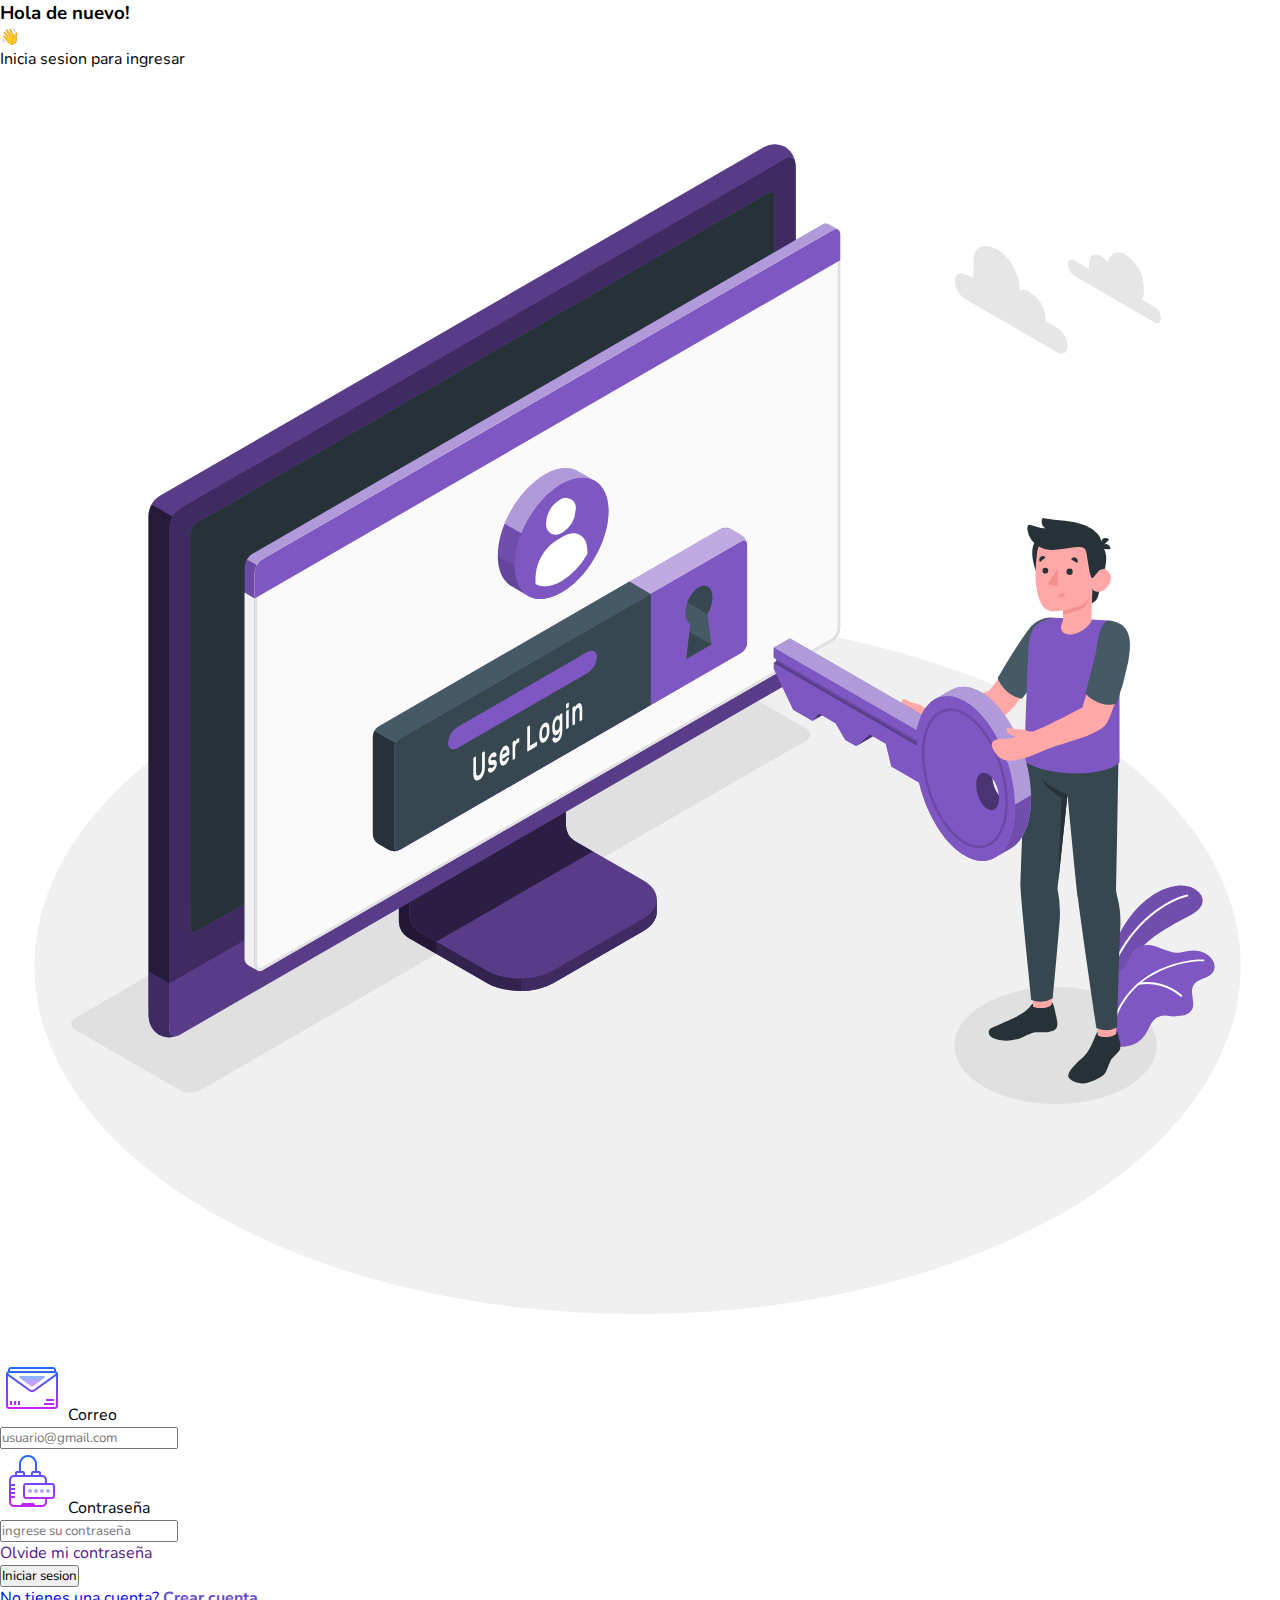
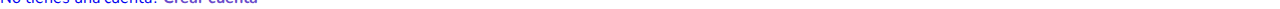
==== src/components/login/index.html @ 52043d72 "add login" ====
<!DOCTYPE html>
<html lang="es">
<head>
    <meta charset="UTF-8">
    <meta http-equiv="X-UA-Compatible" content="IE=edge">
    <meta name="viewport" content="width=device-width, initial-scale=1.0">
    <link rel="stylesheet" href="../../css/login/style.css">
    <title>Login</title>
</head>
<body>

    <main>
        <div class="txt-cont">
            <div class="cont-titulo">
                <h3 id="titulo-p">Hola de nuevo!</h3><span class="mano">👋</span>
            </div>
            <p id="parrafo-p">Inicia sesion para ingresar</p>
        </div>
        <div class="img-cont">
            <img id="imagen" src="../../img/login/Login-amico.svg" alt="" srcset="">
        </div>
    </main>

    <section class="cont-form">
        <form action="">

            <div hidden id="input-sor" class="form-group">
                <div class="label-cont">
                    <img src="../../img/login/nombre.png" alt="">
                    <label for="">Nombre</label>
                </div>
                <div class="input-cont">
                    <input id="nombre" class="input" type="text" placeholder="nombre..." autocomplete="off">
                </div>
            </div>

            <div class="form-group">
                <div class="label-cont">
                    <img src="../../img/login/correo.png" alt="">
                    <label for="">Correo</label>
                </div>
                <div class="input-cont">
                    <input id="correo" class="input" type="email" placeholder="usuario@gmail.com" autocomplete="off">
                </div>
            </div>

            <div class="form-group">
                <div class="label-cont">
                    <img src="../../img/login/contraseña.png" alt="">
                    <label for="">Contraseña</label>
                </div>
                <div class="input-cont">
                    <input id="contrasena" class="input" type="password" placeholder="ingrese su contraseña" autocomplete="off">
                </div>
            </div>

            <div id="olv-contra" class="form-group">
                <a class="link-danger" href="">Olvide mi contraseña</a>
            </div>

        </form>
    </section>

    <section class="footer-login">
        <button id="btn-p" class="btn-principal">Iniciar sesion</button>
        <div class="links-footer">
            <a id="cuenta" class="link" href="#">No tienes una cuenta?</a>
            <a id="cambio" class="bold morado" href="#">Crear cuenta</a>
        </div>
    </section>

    <script src="../../js/login/main.js"></script>
    
</body>
</html>
---- src/css/login/style.css ----
@import url('../style.css');

* {
    margin: 0;
    padding: 0;
    box-sizing: unset;
}

:root {
    --gris: #999EA1;
    --morado: rgb(106 76 203);
    --color-inputs: #C6C6C6;
    --txt-litle: 14px;
    --labels: 15px;
}

a {
    text-decoration: none;
}

.bold {
    font-weight: bold;
    color: var(--morado);
}

.morado {
    color: var(--morado);
}

@media screen and (max-width: 768px) {
    
    main {
        width: 100%;
        height: 40vh;
    }

    .txt-cont {
        width: 90%;
        height: 15%;
        padding: 8px;
    }

    .cont-titulo {
        display: flex;
    }

    .mano {
        font-size: 25px;
    }

    .txt-cont h3 {
        font-size: 25px;
        background: linear-gradient(to right, var(--morado), rgb(239 77 175));
        -webkit-background-clip: text;
        background-clip: text;
        -webkit-text-fill-color: transparent;
    }

    .txt-cont p {
        font-size: var(--txt-litle);
        color: var(--gris);
    }

    .img-cont {
        width: 100%;
        height: 85%;
        display: flex;
        align-items: center;
        justify-content: center;
    }

    .img-cont img {
        width: 60%;
    }

    .cont-form {
        width: 100%;
        height: 40vh;
        display: flex;
        align-items: center;
        justify-content: center;
    }

    form {
        width: 90%;
        height: 100%;
        display: flex;
        align-items: center;
        justify-content: space-evenly;
        flex-direction: column;
    }

    .form-group {
        width: 100%;
        height: 25%;
    }

    .label-cont {
        font-size: var(--labels);
        color: var(--morado);
        font-weight: bold;
        height: 25%;
        display: flex;
    }

    .label-cont img {
        height: 100%;
    }

    .input-cont {
        width: 100%;
        height: 50%;
        display: flex;
        align-items: center;
        justify-content: center;
    }

    .input {
        margin-top: 10px;
        width: 95%;
        height: 50%;
        padding: 10px;
        font-size: var(--txt-litle);
        border-radius: 10px;
        border: 1px solid var(--color-inputs);
    }

    .link-danger {
        font-size: var(--txt-litle);
        color: red;
        font-weight: 500;
    }

    .footer-login {
        width: 100%;
        height: 20vh;
        display: flex;
        align-items: center;
        justify-content: center;
        flex-direction: column;
    }

    .btn-principal {
        padding: 10px;
        width: 85%;
        height: 30%;
        margin-bottom: 30px;
        font-weight: 500;
        font-size: 17px;
        color: white;
        background-color: var(--morado);
        border-radius: 10px;
        border: none;
        cursor: pointer;
    }

    .links-footer {
        width: 90%;
        height: 10%;
        display: flex;
        align-items: center;
        justify-content: space-evenly;
    }

    .link {
        color: var(--gris);
    }

}
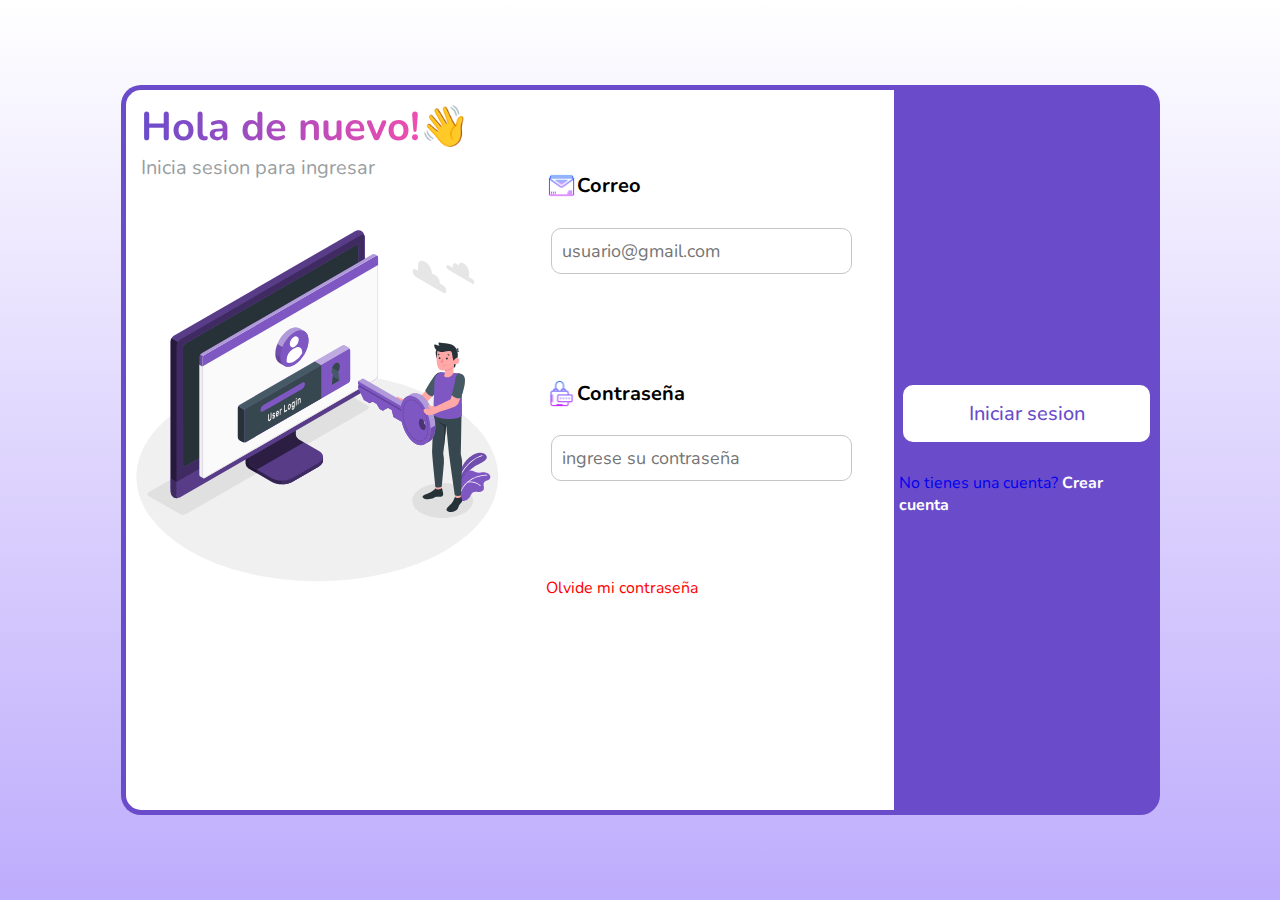
==== commit 7c6dbe2b: "login-web" ====
--- a/src/components/login/index.html
+++ b/src/components/login/index.html
@@ -5,6 +5,7 @@
     <meta http-equiv="X-UA-Compatible" content="IE=edge">
     <meta name="viewport" content="width=device-width, initial-scale=1.0">
     <link rel="stylesheet" href="../../css/login/style.css">
+    <link rel="stylesheet" href="https://cdnjs.cloudflare.com/ajax/libs/font-awesome/6.5.1/css/all.min.css">
     <title>Login</title>
 </head>
 <body>
@@ -13,6 +14,7 @@
         <div class="txt-cont">
             <div class="cont-titulo">
                 <h3 id="titulo-p">Hola de nuevo!</h3><span class="mano">👋</span>
+                <span id="volver" class="icon-fa"><i class="fa-solid fa-chevron-left"></i></span>
             </div>
             <p id="parrafo-p">Inicia sesion para ingresar</p>
         </div>
--- a/src/css/login/style.css
+++ b/src/css/login/style.css
@@ -24,14 +24,190 @@
 }
 
 .morado {
+    color: white;
+}
+
+body {
+    background: linear-gradient(rgb(255, 255, 255), rgb(190, 172, 252));
+    width: 100%;
+    height: 100vh;
+    display: flex;
+    align-items: center;
+    justify-content: center;
+}
+
+main {
+    background-color: white;
+    width: 30%;
+    height: 80%;
+    border-bottom-left-radius: 20px;
+    border-top-left-radius: 20px;
+    border-left: 5px solid var(--morado);
+    border-top: 5px solid var(--morado);
+    border-bottom: 5px solid var(--morado);
+}
+
+.icon-fa {
+    display: none;
+    position: fixed;
+    right: 0;
+    margin-top: -60px;
+    padding-right: 20px;
+    font-size: 2rem;
+    cursor: pointer;
+}
+
+.cont-form {
+    background-color: white;
+    width: 30%;
+    height: 80%;
+    display: flex;
+    align-items: center;
+    justify-content: center;
+    border-top: 5px solid var(--morado);
+    border-bottom: 5px solid var(--morado);
+}
+
+.footer-login {
+    width: 20%;
+    height: 80%;
+    display: flex;
+    flex-direction: column;
+    align-items: center;
+    justify-content: center;
+    background-color: var(--morado);
+    border: 5px solid var(--morado);
+    border-bottom-right-radius: 20px;
+    border-top-right-radius: 20px;
+}
+
+.txt-cont {
+    width: 100%;
+    height: 15%;
+    padding-left: 15px;
+    padding-top: 10px;
+}
+
+.cont-titulo {
+    width: 100%;
+    display: flex;
+}
+
+.cont-titulo h3 {
+    font-size: 40px;
+    background: linear-gradient(to right, var(--morado), rgb(239 77 175));
+    -webkit-background-clip: text;
+    background-clip: text;
+    -webkit-text-fill-color: transparent;
+}
+
+.mano {
+    font-size: 40px;
+}
+
+.txt-cont p {
+    font-size: 20px;
+    color: var(--gris);
+}
+
+form {
+    width: 90%;
+    height: 90%;
+    display: flex;
+    align-items: center;
+    justify-content: space-evenly;
+    flex-direction: column;
+}
+
+.form-group {
+    width: 90%;
+    height: 25%;
+    padding: 10px;
+}
+
+.label-cont {
+    width: 100%;
+    height: 30%;
+    display: flex;
+    align-items: center;
+    font-size: 20px;
+    font-weight: bold;
+}
+
+.label-cont img {
+    width: 10%;
+}
+
+.input-cont {
+    width: 100%;
+    height: 50%;
+    display: flex;
+    align-items: center;
+    justify-content: center;
+}
+
+.input {
+    width: 90%;
+    padding: 10px;
+    font-size: 18px;
+    border-radius: 10px;
+    border: 1px solid var(--color-inputs);
+}
+
+.btn-principal {
+    padding: 10px;
+    width: 85%;
+    margin-bottom: 30px;
+    font-weight: 500;
+    font-size: 20px;
     color: var(--morado);
+    background-color: white;
+    border-radius: 10px;
+    border: 5px solid white;
+    cursor: pointer;
+    transition: all 300ms;
+}
+
+.btn-principal:hover {
+    background-color: var(--morado);
+    font-weight: bold;
+    color: white;
+    transform: scale(1.01);
+}
+
+.footer-login .link-dos {
+    color: white;
+}
+
+.link-danger {
+    color: red;
 }
 
 @media screen and (max-width: 768px) {
+
+    .morado {
+        color: var(--morado);
+    }
+
+    .icon-fa {
+        display: flex;
+        position: fixed;
+        right: 0;
+        margin-top: 0;
+        padding-right: 10px;
+        font-size: 1.5rem;
+        cursor: pointer;
+    }
+
+    body {
+        background: none;
+        flex-direction: column;
+    }
     
     main {
         width: 100%;
         height: 40vh;
+        border: none;
     }
 
     .txt-cont {
@@ -79,6 +255,7 @@
         display: flex;
         align-items: center;
         justify-content: center;
+        border: none;
     }
 
     form {
@@ -104,7 +281,7 @@
     }
 
     .label-cont img {
-        height: 100%;
+        width: 6%;
     }
 
     .input-cont {
@@ -138,8 +315,10 @@
         align-items: center;
         justify-content: center;
         flex-direction: column;
-    }
-
+        background-color: transparent;
+        border: none;
+    }
+    
     .btn-principal {
         padding: 10px;
         width: 85%;
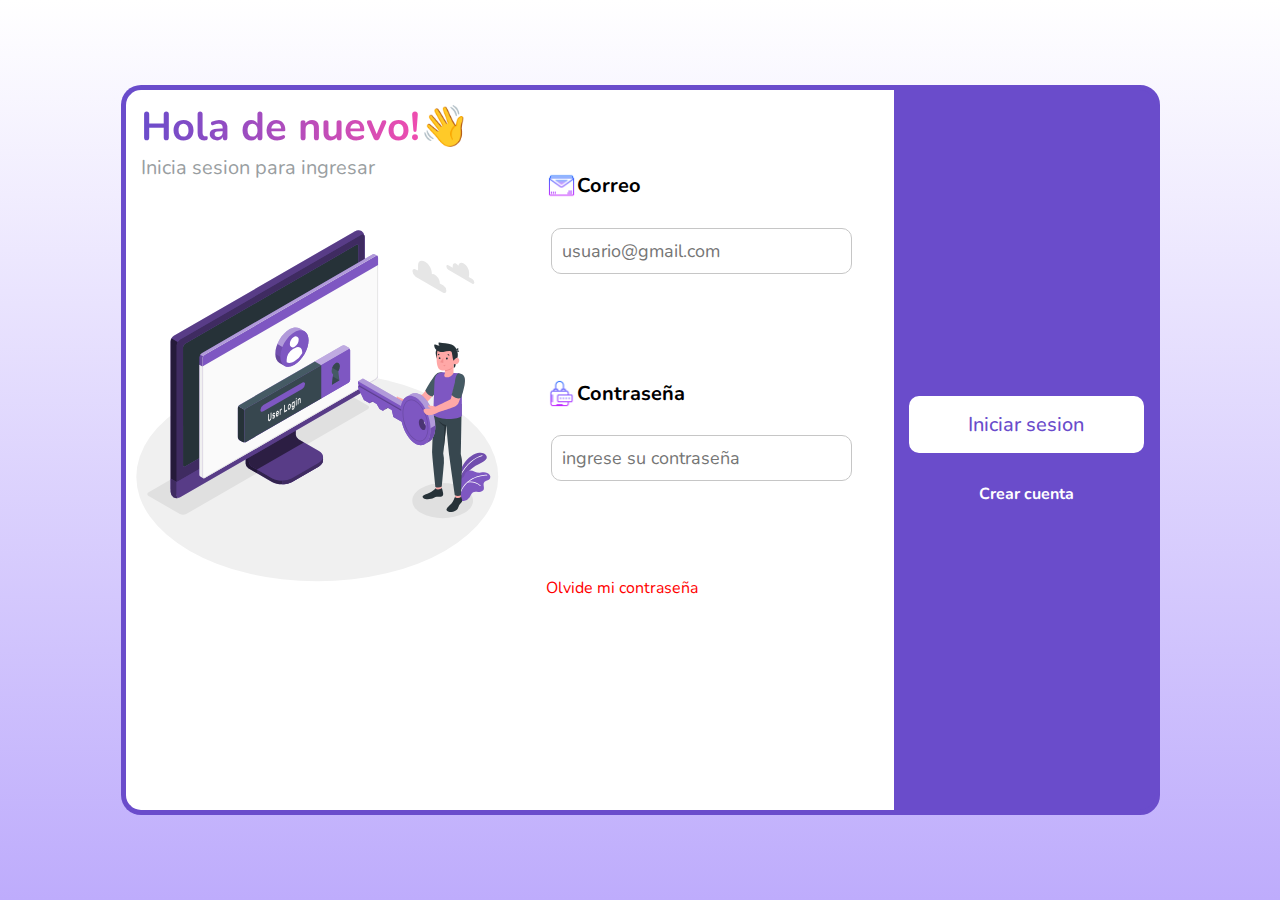
==== commit 49b42c8e: "update login" ====
--- a/src/components/login/index.html
+++ b/src/components/login/index.html
@@ -57,7 +57,7 @@
             </div>
 
             <div id="olv-contra" class="form-group">
-                <a class="link-danger" href="">Olvide mi contraseña</a>
+                <a class="link-danger" href="contraseña.html">Olvide mi contraseña</a>
             </div>
 
         </form>
@@ -66,7 +66,7 @@
     <section class="footer-login">
         <button id="btn-p" class="btn-principal">Iniciar sesion</button>
         <div class="links-footer">
-            <a id="cuenta" class="link" href="#">No tienes una cuenta?</a>
+            <a id="cuenta" class="link" hidden href="#">No tienes una cuenta?</a>
             <a id="cambio" class="bold morado" href="#">Crear cuenta</a>
         </div>
     </section>
--- a/src/css/login/style.css
+++ b/src/css/login/style.css
@@ -8,7 +8,6 @@
 
 :root {
     --gris: #999EA1;
-    --morado: rgb(106 76 203);
     --color-inputs: #C6C6C6;
     --txt-litle: 14px;
     --labels: 15px;
@@ -156,7 +155,7 @@
 
 .btn-principal {
     padding: 10px;
-    width: 85%;
+    width: 80%;
     margin-bottom: 30px;
     font-weight: 500;
     font-size: 20px;
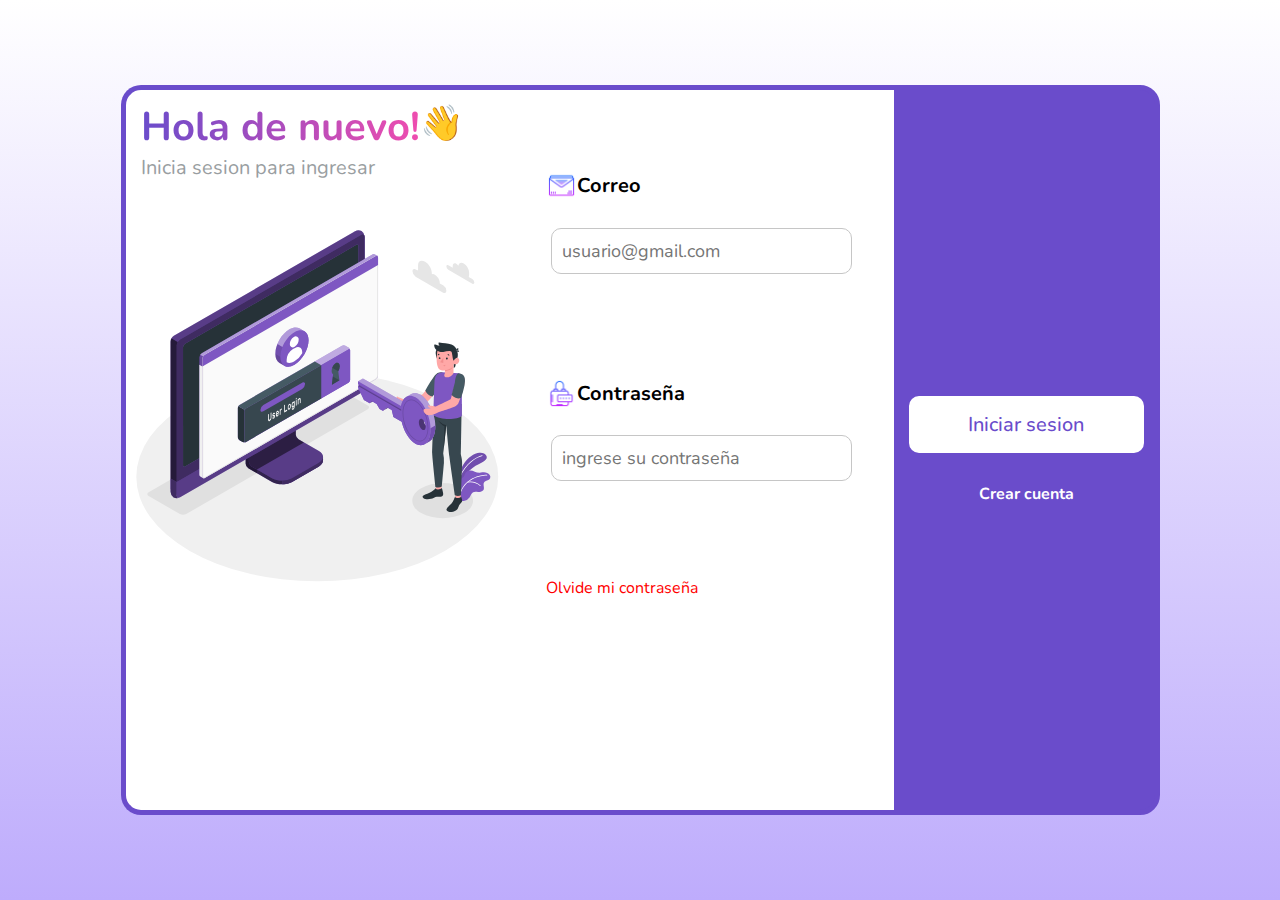
==== commit d79700a3: "login-finish" ====
--- a/src/components/login/index.html
+++ b/src/components/login/index.html
@@ -9,6 +9,15 @@
     <title>Login</title>
 </head>
 <body>
+
+    <span id="alert" class="span-alert" hidden>
+        <div class="cont-alert">
+            <div class="card-alert">
+                <h2>Error en la autentificacion</h2>
+                <button class="btn-alert">Cerrar</button>
+            </div>
+        </div>
+    </span>
 
     <main>
         <div class="txt-cont">
--- a/src/css/login/style.css
+++ b/src/css/login/style.css
@@ -24,6 +24,54 @@
 
 .morado {
     color: white;
+}
+
+.span-alert {
+    width: 100%;
+    height: 100vh;
+    position: fixed;
+}
+
+.cont-alert {
+    width: 100%;
+    height: 100vh;
+    backdrop-filter: blur(2px);
+    display: flex;
+    justify-content: center;
+}
+
+.card-alert {
+    width: 25%;
+    height: 30%;
+    background-color: white;
+    box-shadow: 0 0 20px var(--morado);
+    margin-top: 50px;
+    border-radius: 20px;
+    display: flex;
+    align-items: center;
+    text-align: center;
+    justify-content: space-evenly;
+    flex-direction: column;
+}
+
+.card-alert h2 {
+    width: 95%;
+}
+
+.btn-alert {
+    padding: 10px;
+    width: 30%;
+    border: none;
+    background-color: var(--morado);
+    color: white;
+    font-size: 20px;
+    border-radius: 20px;
+    cursor: pointer;
+    transition: all 400ms;
+}
+
+.btn-alert:hover {
+    transform: scale(1.1);
 }
 
 body {
@@ -101,7 +149,7 @@
 }
 
 .mano {
-    font-size: 40px;
+    font-size: 35px;
 }
 
 .txt-cont p {
@@ -182,7 +230,32 @@
     color: red;
 }
 
+@media screen and (min-width: 768px) and (max-width: 1023px) {
+    main, .cont-form, .footer-login {
+        height: 70%;
+    }
+    .cont-titulo h3 {
+        font-size: 28px;
+    }
+    .mano {
+        font-size: 28px;
+    }
+
+    .img-cont {
+        margin-top: 80px;
+    }
+    .card-alert {
+        width: 40%;
+        height: 30%;
+    }
+}
+
 @media screen and (max-width: 768px) {
+
+    .card-alert {
+        width: 80%;
+        height: 30%;
+    }
 
     .morado {
         color: var(--morado);
